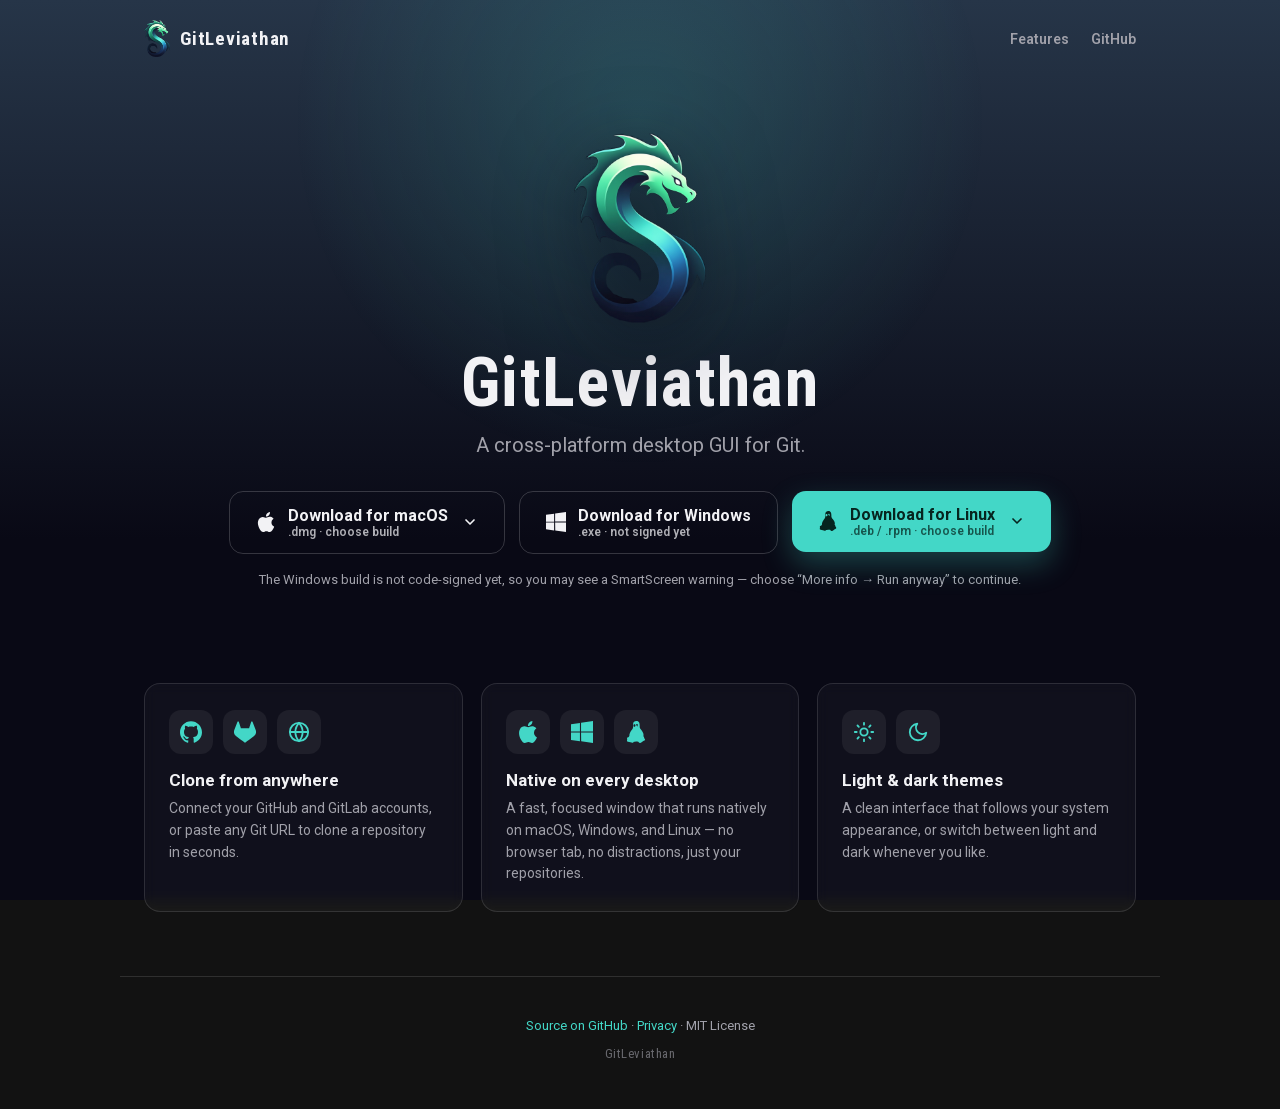
==== index.html @ 996b5a76 "feat: add architecture picker for macOS downloads Replace the single macOS .dmg link with a dropdown" ====
<!doctype html>
<html lang="en">
  <head>
    <meta charset="utf-8" />
    <meta name="viewport" content="width=device-width, initial-scale=1" />
    <title>GitLeviathan — a desktop GUI for Git</title>
    <meta
      name="description"
      content="GitLeviathan is a cross-platform desktop GUI for Git. Download the macOS app."
    />
    <link rel="icon" type="image/x-icon" href="assets/favicon.ico" />
    <link
      rel="icon"
      type="image/png"
      sizes="32x32"
      href="assets/favicon-32x32.png"
    />
    <link
      rel="icon"
      type="image/png"
      sizes="16x16"
      href="assets/favicon-16x16.png"
    />
    <link rel="apple-touch-icon" href="assets/apple-touch-icon.png" />

    <!-- Open Graph -->
    <meta property="og:type" content="website" />
    <meta property="og:title" content="GitLeviathan — a desktop GUI for Git" />
    <meta
      property="og:description"
      content="A cross-platform desktop GUI for Git. Download the macOS app."
    />
    <meta property="og:image" content="assets/app_icon.png" />

    <link rel="stylesheet" href="styles.css" />
  </head>
  <body>
    <div class="glow" aria-hidden="true"></div>

    <header class="nav">
      <a class="brand" href="#">
        <img
          class="brand-mark"
          src="assets/leviathan_transparent.png"
          alt=""
          aria-hidden="true"
        />
        <span class="brand-name">GitLeviathan</span>
      </a>
      <nav class="nav-links">
        <a href="#features">Features</a>
        <a
          href="https://github.com/johnyhalal/git-leviathan"
          target="_blank"
          rel="noopener"
          >GitHub</a
        >
      </nav>
    </header>

    <main>
      <!-- Hero -->
      <section class="hero">
        <img
          class="hero-logo"
          src="assets/leviathan_transparent.png"
          alt="GitLeviathan"
        />
        <h1 class="hero-title">GitLeviathan</h1>
        <p class="hero-tagline">A cross-platform desktop GUI for Git.</p>

        <div class="download">
          <div class="dropdown" id="mac-dropdown">
            <button
              type="button"
              class="btn-download btn-secondary"
              data-os="mac"
              aria-haspopup="true"
              aria-expanded="false"
              aria-controls="mac-menu"
            >
              <svg
                class="btn-icon"
                viewBox="0 0 24 24"
                width="20"
                height="20"
                fill="currentColor"
                aria-hidden="true"
              >
                <path d="M12.152 6.896c-.948 0-2.415-1.078-3.96-1.04-2.04.027-3.91 1.183-4.961 3.014-2.117 3.675-.546 9.103 1.519 12.09 1.013 1.454 2.208 3.09 3.792 3.037 1.52-.065 2.09-.987 3.935-.987 1.831 0 2.35.987 3.96.948 1.637-.026 2.676-1.48 3.676-2.948 1.156-1.688 1.636-3.325 1.662-3.415-.039-.013-3.182-1.221-3.22-4.857-.026-3.04 2.48-4.494 2.597-4.559-1.429-2.09-3.623-2.324-4.39-2.376-2-.156-3.675 1.09-4.61 1.09zM15.53 3.83c.843-1.012 1.4-2.427 1.245-3.83-1.207.052-2.662.805-3.532 1.818-.78.896-1.454 2.338-1.273 3.714 1.338.104 2.715-.688 3.559-1.701"></path>
              </svg>
              <span class="btn-text">
                <span class="btn-label">Download for macOS</span>
                <span class="btn-sub">.dmg &middot; choose build</span>
              </span>
              <svg
                class="btn-caret"
                viewBox="0 0 24 24"
                width="16"
                height="16"
                fill="none"
                stroke="currentColor"
                stroke-width="2.5"
                stroke-linecap="round"
                stroke-linejoin="round"
                aria-hidden="true"
              >
                <path d="M6 9l6 6 6-6" />
              </svg>
            </button>
            <ul class="dropdown-menu" id="mac-menu" role="menu">
              <li role="none">
                <a
                  role="menuitem"
                  href="https://github.com/johnyhalal/git-leviathan/releases/latest/download/GitLeviathan-macOS-arm64.dmg"
                >
                  <span class="menu-label">Apple Silicon</span>
                  <span class="menu-sub">M1 / M2 / M3 (arm64)</span>
                </a>
              </li>
              <li role="none">
                <a
                  role="menuitem"
                  href="https://github.com/johnyhalal/git-leviathan/releases/latest/download/GitLeviathan-macOS-x64.dmg"
                >
                  <span class="menu-label">Intel</span>
                  <span class="menu-sub">64-bit Intel (x64)</span>
                </a>
              </li>
            </ul>
          </div>

          <a
            class="btn-download btn-secondary"
            data-os="windows"
            href="https://github.com/johnyhalal/git-leviathan/releases/latest/download/GitLeviathan-Windows-Setup.exe"
          >
            <svg
              class="btn-icon"
              viewBox="0 0 24 24"
              width="20"
              height="20"
              fill="currentColor"
              aria-hidden="true"
            >
              <path d="M0 3.449L9.75 2.1v9.451H0m10.949-9.602L24 0v11.4H10.949M0 12.6h9.75v9.451L0 20.699M10.949 12.6H24V24l-12.9-1.801"></path>
            </svg>
            <span class="btn-text">
              <span class="btn-label">Download for Windows</span>
              <span class="btn-sub">.exe &middot; not signed yet</span>
            </span>
          </a>

          <div class="dropdown" id="linux-dropdown">
            <button
              type="button"
              class="btn-download btn-secondary"
              data-os="linux"
              aria-haspopup="true"
              aria-expanded="false"
              aria-controls="linux-menu"
            >
              <svg
                class="btn-icon"
                viewBox="0 0 24 24"
                width="20"
                height="20"
                fill="currentColor"
                aria-hidden="true"
              >
                <path d="M12.504 0c-.155 0-.315.008-.48.021-4.226.333-3.105 4.807-3.17 6.298-.076 1.092-.3 1.953-1.05 3.02-.885 1.051-2.127 2.75-2.716 4.521-.278.832-.41 1.684-.287 2.489a.424.424 0 00-.11.135c-.26.268-.45.6-.663.839-.199.199-.485.267-.797.4-.313.136-.658.269-.864.68-.09.189-.136.394-.132.602 0 .199.027.4.055.536.058.399.116.728.04.97-.249.68-.28 1.145-.106 1.484.174.334.535.47.94.601.81.2 1.91.135 2.774.6.926.466 1.866.67 2.616.47.526-.116.97-.464 1.208-.946.587-.003 1.23-.269 2.26-.334.699-.058 1.574.267 2.577.2.025.134.063.198.114.333l.003.003c.391.778 1.113 1.132 1.884 1.071.771-.06 1.592-.536 2.257-1.306.631-.765 1.683-1.084 2.378-1.503.348-.199.629-.469.649-.853.023-.4-.2-.811-.714-1.376v-.097l-.003-.003c-.17-.199-.25-.535-.338-.926-.085-.401-.182-.786-.492-1.046h-.003c-.059-.054-.123-.067-.188-.135a.357.357 0 00-.19-.064c.431-1.278.264-2.55-.173-3.694-.533-1.41-1.465-2.638-2.175-3.483-.796-1.005-1.576-1.957-1.56-3.368.026-2.152.236-6.133-3.544-6.139zm.529 3.405h.013c.213 0 .396.062.584.198.19.135.33.332.438.533.105.259.158.459.166.724 0-.02.006-.04.006-.06v.105a.086.086 0 01-.004-.021l-.004-.024a1.807 1.807 0 01-.15.706.953.953 0 01-.213.335.71.71 0 00-.088-.042c-.104-.045-.198-.064-.284-.133a1.312 1.312 0 00-.22-.066c.05-.06.146-.133.183-.198.053-.128.082-.264.088-.402v-.02a1.21 1.21 0 00-.061-.4c-.045-.134-.101-.2-.183-.333-.084-.066-.167-.132-.267-.132h-.016c-.093 0-.176.03-.262.132a.8.8 0 00-.205.334 1.18 1.18 0 00-.09.4v.02c.002.089.008.179.02.267-.193-.067-.438-.135-.607-.202a1.635 1.635 0 01-.018-.267v-.02a1.772 1.772 0 01.15-.734c.104-.198.246-.398.435-.535.19-.135.393-.199.606-.199zm-2.744.135c.173 0 .34.048.492.135.155.135.276.33.377.53.098.259.146.457.155.72v.019l-.001.02c-.007.263-.055.462-.155.72-.101.2-.222.397-.377.532a.868.868 0 01-.492.135.865.865 0 01-.491-.135c-.155-.135-.277-.331-.377-.532a1.786 1.786 0 01-.155-.72v-.038c.008-.263.056-.462.155-.72.1-.2.222-.396.377-.531a.867.867 0 01.491-.135z"></path>
              </svg>
              <span class="btn-text">
                <span class="btn-label">Download for Linux</span>
                <span class="btn-sub">.deb / .rpm &middot; choose build</span>
              </span>
              <svg
                class="btn-caret"
                viewBox="0 0 24 24"
                width="16"
                height="16"
                fill="none"
                stroke="currentColor"
                stroke-width="2.5"
                stroke-linecap="round"
                stroke-linejoin="round"
                aria-hidden="true"
              >
                <path d="M6 9l6 6 6-6" />
              </svg>
            </button>
            <ul class="dropdown-menu" id="linux-menu" role="menu">
              <li class="menu-group" role="presentation">
                Debian / Ubuntu (.deb)
              </li>
              <li role="none">
                <a
                  role="menuitem"
                  href="https://github.com/johnyhalal/git-leviathan/releases/latest/download/GitLeviathan-Linux-x64.deb"
                >
                  <span class="menu-label">x64</span>
                  <span class="menu-sub">64-bit Intel / AMD</span>
                </a>
              </li>
              <li role="none">
                <a
                  role="menuitem"
                  href="https://github.com/johnyhalal/git-leviathan/releases/latest/download/GitLeviathan-Linux-arm64.deb"
                >
                  <span class="menu-label">arm64</span>
                  <span class="menu-sub">64-bit ARM (aarch64)</span>
                </a>
              </li>
              <li class="menu-group" role="presentation">
                Fedora / RHEL (.rpm)
              </li>
              <li role="none">
                <a
                  role="menuitem"
                  href="https://github.com/johnyhalal/git-leviathan/releases/latest/download/GitLeviathan-Linux-x64.rpm"
                >
                  <span class="menu-label">x64</span>
                  <span class="menu-sub">64-bit Intel / AMD</span>
                </a>
              </li>
              <li role="none">
                <a
                  role="menuitem"
                  href="https://github.com/johnyhalal/git-leviathan/releases/latest/download/GitLeviathan-Linux-arm64.rpm"
                >
                  <span class="menu-label">arm64</span>
                  <span class="menu-sub">64-bit ARM (aarch64)</span>
                </a>
              </li>
            </ul>
          </div>
        </div>

        <p class="hero-note">
          The Windows build is not code-signed yet, so you may see a SmartScreen warning &mdash; choose &ldquo;More info &rarr; Run anyway&rdquo; to continue.
        </p>
      </section>

      <!-- Features -->
      <section class="features" id="features">
        <article class="feature">
          <div class="feature-icons">
            <div class="feature-icon">
              <svg viewBox="0 0 24 24" fill="currentColor" aria-hidden="true">
                <path
                  d="M12 .297c-6.63 0-12 5.373-12 12 0 5.303 3.438 9.8 8.205 11.385.6.113.82-.258.82-.577 0-.285-.01-1.04-.015-2.04-3.338.724-4.042-1.61-4.042-1.61C4.422 18.07 3.633 17.7 3.633 17.7c-1.087-.744.084-.729.084-.729 1.205.084 1.838 1.236 1.838 1.236 1.07 1.835 2.809 1.305 3.495.998.108-.776.417-1.305.76-1.605-2.665-.3-5.466-1.332-5.466-5.93 0-1.31.465-2.38 1.235-3.22-.135-.303-.54-1.523.105-3.176 0 0 1.005-.322 3.3 1.23.96-.267 1.98-.399 3-.405 1.02.006 2.04.138 3 .405 2.28-1.552 3.285-1.23 3.285-1.23.645 1.653.24 2.873.12 3.176.765.84 1.23 1.91 1.23 3.22 0 4.61-2.805 5.625-5.475 5.92.42.36.81 1.096.81 2.22 0 1.606-.015 2.896-.015 3.286 0 .315.21.69.825.57C20.565 22.092 24 17.592 24 12.297c0-6.627-5.373-12-12-12"
                />
              </svg>
            </div>
            <div class="feature-icon">
              <svg viewBox="0 0 24 24" fill="currentColor" aria-hidden="true">
                <path
                  d="M23.6004 9.5927l-.0337-.0862L20.3.9814a.851.851 0 00-.3362-.405.8748.8748 0 00-.9997.0539.8748.8748 0 00-.29.4399l-2.2055 6.748H7.5375l-2.2057-6.748a.8573.8573 0 00-.29-.4412.8748.8748 0 00-.9997-.0537.8585.8585 0 00-.3362.405L.4332 9.5015l-.0325.0862a6.0657 6.0657 0 002.0119 7.0105l.0113.0087.03.0213 4.976 3.7264 2.462 1.8633 1.4995 1.1321a1.0085 1.0085 0 001.2197 0l1.4995-1.1321 2.462-1.8633 5.006-3.7489.0125-.01a6.0682 6.0682 0 002.0094-7.003z"
                />
              </svg>
            </div>
            <div class="feature-icon">
              <svg
                viewBox="0 0 24 24"
                fill="none"
                stroke="currentColor"
                stroke-width="2"
                stroke-linecap="round"
                stroke-linejoin="round"
                aria-hidden="true"
              >
                <circle cx="12" cy="12" r="10" />
                <path d="M2 12h20" />
                <path d="M12 2a15.3 15.3 0 0 1 4 10 15.3 15.3 0 0 1-4 10 15.3 15.3 0 0 1-4-10 15.3 15.3 0 0 1 4-10z" />
              </svg>
            </div>
          </div>
          <h3>Clone from anywhere</h3>
          <p>
            Connect your GitHub and GitLab accounts, or paste any Git URL to
            clone a repository in seconds.
          </p>
        </article>

        <article class="feature">
          <div class="feature-icons">
            <div class="feature-icon">
              <svg viewBox="0 0 24 24" fill="currentColor" aria-hidden="true">
                <path d="M12.152 6.896c-.948 0-2.415-1.078-3.96-1.04-2.04.027-3.91 1.183-4.961 3.014-2.117 3.675-.546 9.103 1.519 12.09 1.013 1.454 2.208 3.09 3.792 3.037 1.52-.065 2.09-.987 3.935-.987 1.831 0 2.35.987 3.96.948 1.637-.026 2.676-1.48 3.676-2.948 1.156-1.688 1.636-3.325 1.662-3.415-.039-.013-3.182-1.221-3.22-4.857-.026-3.04 2.48-4.494 2.597-4.559-1.429-2.09-3.623-2.324-4.39-2.376-2-.156-3.675 1.09-4.61 1.09zM15.53 3.83c.843-1.012 1.4-2.427 1.245-3.83-1.207.052-2.662.805-3.532 1.818-.78.896-1.454 2.338-1.273 3.714 1.338.104 2.715-.688 3.559-1.701" />
              </svg>
            </div>
            <div class="feature-icon">
              <svg viewBox="0 0 24 24" fill="currentColor" aria-hidden="true">
                <path d="M0 3.449L9.75 2.1v9.451H0m10.949-9.602L24 0v11.4H10.949M0 12.6h9.75v9.451L0 20.699M10.949 12.6H24V24l-12.9-1.801" />
              </svg>
            </div>
            <div class="feature-icon">
              <svg viewBox="0 0 24 24" fill="currentColor" aria-hidden="true">
                <path d="M12.504 0c-.155 0-.315.008-.48.021-4.226.333-3.105 4.807-3.17 6.298-.076 1.092-.3 1.953-1.05 3.02-.885 1.051-2.127 2.75-2.716 4.521-.278.832-.41 1.684-.287 2.489a.424.424 0 00-.11.135c-.26.268-.45.6-.663.839-.199.199-.485.267-.797.4-.313.136-.658.269-.864.68-.09.189-.136.394-.132.602 0 .199.027.4.055.536.058.399.116.728.04.97-.249.68-.28 1.145-.106 1.484.174.334.535.47.94.601.81.2 1.91.135 2.774.6.926.466 1.866.67 2.616.47.526-.116.97-.464 1.208-.946.587-.003 1.23-.269 2.26-.334.699-.058 1.574.267 2.577.2.025.134.063.198.114.333l.003.003c.391.778 1.113 1.132 1.884 1.071.771-.06 1.592-.536 2.257-1.306.631-.765 1.683-1.084 2.378-1.503.348-.199.629-.469.649-.853.023-.4-.2-.811-.714-1.376v-.097l-.003-.003c-.17-.199-.25-.535-.338-.926-.085-.401-.182-.786-.492-1.046h-.003c-.059-.054-.123-.067-.188-.135a.357.357 0 00-.19-.064c.431-1.278.264-2.55-.173-3.694-.533-1.41-1.465-2.638-2.175-3.483-.796-1.005-1.576-1.957-1.56-3.368.026-2.152.236-6.133-3.544-6.139zm.529 3.405h.013c.213 0 .396.062.584.198.19.135.33.332.438.533.105.259.158.459.166.724 0-.02.006-.04.006-.06v.105a.086.086 0 01-.004-.021l-.004-.024a1.807 1.807 0 01-.15.706.953.953 0 01-.213.335.71.71 0 00-.088-.042c-.104-.045-.198-.064-.284-.133a1.312 1.312 0 00-.22-.066c.05-.06.146-.133.183-.198.053-.128.082-.264.088-.402v-.02a1.21 1.21 0 00-.061-.4c-.045-.134-.101-.2-.183-.333-.084-.066-.167-.132-.267-.132h-.016c-.093 0-.176.03-.262.132a.8.8 0 00-.205.334 1.18 1.18 0 00-.09.4v.02c.002.089.008.179.02.267-.193-.067-.438-.135-.607-.202a1.635 1.635 0 01-.018-.267v-.02a1.772 1.772 0 01.15-.734c.104-.198.246-.398.435-.535.19-.135.393-.199.606-.199zm-2.744.135c.173 0 .34.048.492.135.155.135.276.33.377.53.098.259.146.457.155.72v.019l-.001.02c-.007.263-.055.462-.155.72-.101.2-.222.397-.377.532a.868.868 0 01-.492.135.865.865 0 01-.491-.135c-.155-.135-.277-.331-.377-.532a1.786 1.786 0 01-.155-.72v-.038c.008-.263.056-.462.155-.72.1-.2.222-.396.377-.531a.867.867 0 01.491-.135z" />
              </svg>
            </div>
          </div>
          <h3>Native on every desktop</h3>
          <p>
            A fast, focused window that runs natively on macOS, Windows, and
            Linux — no browser tab, no distractions, just your repositories.
          </p>
        </article>

        <article class="feature">
          <div class="feature-icons">
            <div class="feature-icon">
              <svg
                viewBox="0 0 24 24"
                fill="none"
                stroke="currentColor"
                stroke-width="2"
                stroke-linecap="round"
                stroke-linejoin="round"
                aria-hidden="true"
              >
                <circle cx="12" cy="12" r="4" />
                <path
                  d="M12 2v2M12 20v2M4.93 4.93l1.41 1.41M17.66 17.66l1.41 1.41M2 12h2M20 12h2M6.34 17.66l-1.41 1.41M19.07 4.93l-1.41 1.41"
                />
              </svg>
            </div>
            <div class="feature-icon">
              <svg
                viewBox="0 0 24 24"
                fill="none"
                stroke="currentColor"
                stroke-width="2"
                stroke-linecap="round"
                stroke-linejoin="round"
                aria-hidden="true"
              >
                <path d="M21 12.79A9 9 0 1 1 11.21 3 7 7 0 0 0 21 12.79z" />
              </svg>
            </div>
          </div>
          <h3>Light &amp; dark themes</h3>
          <p>
            A clean interface that follows your system appearance, or switch
            between light and dark whenever you like.
          </p>
        </article>
      </section>
    </main>

    <footer class="footer">
      <p>
        <a
          href="https://github.com/johnyhalal/git-leviathan"
          target="_blank"
          rel="noopener"
          >Source on GitHub</a
        >
        &middot; <a href="privacy.html">Privacy</a> &middot; MIT License
      </p>
      <p class="footer-muted">GitLeviathan</p>
    </footer>

    <script>
      (function () {
        var dropdowns = Array.prototype.slice.call(
          document.querySelectorAll(".dropdown"),
        );
        if (!dropdowns.length) return;

        function closeAll(except) {
          dropdowns.forEach(function (dropdown) {
            if (dropdown === except) return;
            dropdown.classList.remove("open");
            var button = dropdown.querySelector("button");
            if (button) button.setAttribute("aria-expanded", "false");
          });
        }

        dropdowns.forEach(function (dropdown) {
          var button = dropdown.querySelector("button");
          if (!button) return;

          button.addEventListener("click", function (e) {
            e.stopPropagation();
            var isOpen = dropdown.classList.toggle("open");
            button.setAttribute("aria-expanded", isOpen ? "true" : "false");
            if (isOpen) closeAll(dropdown);
          });

          // Close after picking an architecture.
          dropdown
            .querySelectorAll(".dropdown-menu a")
            .forEach(function (link) {
              link.addEventListener("click", function () {
                dropdown.classList.remove("open");
                button.setAttribute("aria-expanded", "false");
              });
            });
        });

        document.addEventListener("click", function (e) {
          var inside = dropdowns.some(function (dropdown) {
            return dropdown.contains(e.target);
          });
          if (!inside) closeAll();
        });

        document.addEventListener("keydown", function (e) {
          if (e.key === "Escape") closeAll();
        });
      })();

      // Highlight the download button matching the visitor's OS.
      (function () {
        const ua =
          (navigator.userAgentData && navigator.userAgentData.platform) ||
          navigator.userAgent ||
          navigator.platform ||
          "";

        let os = null;
        if (/Win/i.test(ua)) {
          os = "windows";
        } else if (/Mac|iPhone|iPad|iPod/i.test(ua)) {
          os = "mac";
        } else if (/Linux|X11/i.test(ua) && !/Android/i.test(ua)) {
          os = "linux";
        }

        if (!os) return;
        const match = document.querySelector(
          '.btn-download[data-os="' + os + '"]',
        );
        if (match) match.classList.remove("btn-secondary");
      })();
    </script>
  </body>
</html>
---- styles.css ----
/* ---- Fonts (self-hosted, same files the app ships) ----------------------- */
@font-face {
  font-family: 'Roboto';
  font-style: normal;
  font-weight: 100 900;
  font-display: swap;
  src: url('assets/fonts/Roboto-latin.woff2') format('woff2');
}
@font-face {
  font-family: 'Roboto Condensed';
  font-style: normal;
  font-weight: 100 900;
  font-display: swap;
  src: url('assets/fonts/RobotoCondensed-latin.woff2') format('woff2');
}

/* ---- Design tokens (pulled from the GitLeviathan app) --------------------- */
:root {
  --primary: #43d7c7; /* app accent */
  --primary-ink: #06251f; /* text on accent, as in the app */
  --deep-top: #263548; /* splash gradient top */
  --deep-bottom: #090915; /* splash gradient bottom */
  --fg: #f2f2f5; /* app dark-theme foreground */
  --fg-muted: #a1a1aa; /* app dark-theme muted */
  --elev: #2a2a33; /* app dark-theme elevated surface */
  --border: rgba(255, 255, 255, 0.12);
  --control-bg: rgba(255, 255, 255, 0.06);
  color-scheme: dark;
}

* {
  box-sizing: border-box;
}

html {
  scroll-behavior: smooth;
}

body {
  margin: 0;
  min-height: 100vh;
  font-family: 'Roboto', Helvetica, Arial, sans-serif;
  color: var(--fg);
  background: linear-gradient(180deg, var(--deep-top) 0%, var(--deep-bottom) 60%);
  background-attachment: fixed;
  -webkit-font-smoothing: antialiased;
}

/* Soft teal glow behind the hero, echoing the accent colour. */
.glow {
  position: fixed;
  top: -240px;
  left: 50%;
  transform: translateX(-50%);
  width: 720px;
  height: 720px;
  border-radius: 50%;
  background: radial-gradient(
    circle,
    rgba(67, 215, 199, 0.18) 0%,
    rgba(67, 215, 199, 0) 68%
  );
  pointer-events: none;
  z-index: 0;
}

main,
.nav,
.footer {
  position: relative;
  z-index: 1;
}

a {
  color: inherit;
}

/* ---- Nav ----------------------------------------------------------------- */
.nav {
  display: flex;
  align-items: center;
  justify-content: space-between;
  max-width: 1040px;
  margin: 0 auto;
  padding: 20px 24px;
}

.brand {
  display: inline-flex;
  align-items: center;
  gap: 10px;
  text-decoration: none;
}

.brand-mark {
  width: 26px;
  height: auto;
}

.brand-name {
  font-family: 'Roboto Condensed', sans-serif;
  font-size: 19px;
  font-weight: 700;
  letter-spacing: 0.04em;
}

.nav-links {
  display: flex;
  gap: 22px;
  font-size: 14px;
  font-weight: 600;
}

.nav-links a {
  color: var(--fg-muted);
  text-decoration: none;
  transition: color 0.15s ease;
}

.nav-links a:hover {
  color: var(--fg);
}

/* ---- Hero ---------------------------------------------------------------- */
.hero {
  display: flex;
  flex-direction: column;
  align-items: center;
  text-align: center;
  padding: 56px 24px 40px;
}

.hero-logo {
  width: 132px;
  height: auto;
  filter: drop-shadow(0 18px 40px rgba(9, 9, 21, 0.6));
  animation: float 6s ease-in-out infinite;
}

@keyframes float {
  0%,
  100% {
    transform: translateY(0);
  }
  50% {
    transform: translateY(-10px);
  }
}

.hero-title {
  margin: 26px 0 0;
  font-family: 'Roboto Condensed', sans-serif;
  font-size: clamp(40px, 8vw, 68px);
  font-weight: 700;
  letter-spacing: 0.02em;
  line-height: 1;
}

.hero-tagline {
  margin: 16px 0 0;
  max-width: 520px;
  font-size: clamp(16px, 2.4vw, 20px);
  color: var(--fg-muted);
}

/* ---- Download button ----------------------------------------------------- */
.download {
  margin-top: 34px;
  display: flex;
  flex-wrap: wrap;
  justify-content: center;
  gap: 14px;
}

.btn-download {
  display: inline-flex;
  align-items: center;
  gap: 12px;
  padding: 14px 26px;
  border-radius: 14px;
  border: 0;
  background: var(--primary);
  color: var(--primary-ink);
  text-decoration: none;
  box-shadow: 0 12px 30px rgba(67, 215, 199, 0.28);
  transition:
    transform 0.15s ease,
    box-shadow 0.15s ease,
    filter 0.15s ease;
}

.btn-download:hover {
  transform: translateY(-2px);
  filter: brightness(1.04);
  box-shadow: 0 16px 38px rgba(67, 215, 199, 0.38);
}

.btn-secondary {
  background: transparent;
  color: var(--fg);
  border: 1px solid rgba(255, 255, 255, 0.18);
  box-shadow: none;
}

.btn-secondary:hover {
  filter: none;
  border-color: rgba(255, 255, 255, 0.34);
  box-shadow: 0 12px 30px rgba(0, 0, 0, 0.2);
}

.btn-icon {
  flex: 0 0 auto;
}

.btn-text {
  display: flex;
  flex-direction: column;
  align-items: flex-start;
  line-height: 1.2;
}

.btn-label {
  font-size: 16px;
  font-weight: 700;
}

.btn-sub {
  font-size: 12px;
  font-weight: 600;
  opacity: 0.72;
}

.btn-download button,
button.btn-download {
  cursor: pointer;
  font: inherit;
}

.btn-caret {
  flex: 0 0 auto;
  margin-left: 2px;
  transition: transform 0.15s ease;
}

/* ---- Linux arch dropdown -------------------------------------------------- */
.dropdown {
  position: relative;
}

.dropdown.open .btn-caret {
  transform: rotate(180deg);
}

.dropdown-menu {
  position: absolute;
  top: calc(100% + 8px);
  left: 0;
  right: 0;
  z-index: 20;
  margin: 0;
  padding: 6px;
  list-style: none;
  background: var(--elev);
  border: 1px solid rgba(255, 255, 255, 0.12);
  border-radius: 12px;
  box-shadow: 0 18px 40px rgba(0, 0, 0, 0.45);
  opacity: 0;
  transform: translateY(-6px);
  pointer-events: none;
  transition:
    opacity 0.15s ease,
    transform 0.15s ease;
}

.dropdown.open .dropdown-menu {
  opacity: 1;
  transform: translateY(0);
  pointer-events: auto;
}

.menu-group {
  padding: 8px 12px 4px;
  font-size: 11px;
  font-weight: 700;
  text-transform: uppercase;
  letter-spacing: 0.06em;
  color: var(--fg-muted);
}

.menu-group:not(:first-child) {
  margin-top: 4px;
  border-top: 1px solid rgba(255, 255, 255, 0.08);
}

.dropdown-menu a {
  display: flex;
  flex-direction: column;
  align-items: flex-start;
  gap: 1px;
  padding: 9px 12px;
  border-radius: 8px;
  text-decoration: none;
  color: var(--fg);
  transition: background 0.12s ease;
}

.dropdown-menu a:hover,
.dropdown-menu a:focus-visible {
  background: rgba(255, 255, 255, 0.08);
  outline: none;
}

.menu-label {
  font-size: 14px;
  font-weight: 700;
}

.menu-sub {
  font-size: 12px;
  font-weight: 500;
  color: var(--fg-muted);
}

.hero-note {
  margin: 18px 0 0;
  font-size: 13px;
  color: var(--fg-muted);
}

/* ---- Features ------------------------------------------------------------ */
.features {
  display: grid;
  grid-template-columns: repeat(3, 1fr);
  gap: 18px;
  max-width: 1040px;
  margin: 56px auto 0;
  padding: 0 24px;
}

.feature {
  padding: 26px 24px;
  border: 1px solid var(--border);
  border-radius: 16px;
  background: rgba(255, 255, 255, 0.03);
  backdrop-filter: blur(6px);
}

.feature-icons {
  display: flex;
  flex-wrap: wrap;
  gap: 10px;
  margin-bottom: 16px;
}

.feature-icon {
  display: inline-flex;
  align-items: center;
  justify-content: center;
  width: 44px;
  height: 44px;
  border-radius: 12px;
  background: var(--control-bg);
  color: var(--primary);
  margin-bottom: 16px;
}

.feature-icons .feature-icon {
  margin-bottom: 0;
}

.feature-icon svg {
  width: 22px;
  height: 22px;
}

.feature h3 {
  margin: 0 0 8px;
  font-size: 17px;
  font-weight: 700;
}

.feature p {
  margin: 0;
  font-size: 14px;
  line-height: 1.55;
  color: var(--fg-muted);
}

/* ---- Install note -------------------------------------------------------- */
.install {
  max-width: 1040px;
  margin: 28px auto 0;
  padding: 0 24px;
}

.install-card {
  padding: 26px 28px;
  border: 1px solid var(--border);
  border-left: 4px solid var(--primary);
  border-radius: 16px;
  background: var(--elev);
}

.install-card h2 {
  margin: 0 0 10px;
  font-size: 18px;
  font-weight: 700;
}

.install-card p {
  margin: 0 0 16px;
  font-size: 14px;
  line-height: 1.6;
  color: var(--fg-muted);
}

.install-card strong {
  color: var(--fg);
}

.install-card pre {
  margin: 0;
  padding: 14px 16px;
  border: 1px solid var(--border);
  border-radius: 10px;
  background: rgba(0, 0, 0, 0.3);
  overflow-x: auto;
}

.install-card code {
  font-family: ui-monospace, SFMono-Regular, Menlo, monospace;
  font-size: 13px;
  color: var(--primary);
}

/* ---- Legal (privacy) ----------------------------------------------------- */
.legal {
  max-width: 760px;
  margin: 24px auto 0;
  padding: 0 24px;
}

.legal h1 {
  margin: 0;
  font-family: 'Roboto Condensed', sans-serif;
  font-size: clamp(32px, 6vw, 46px);
  font-weight: 700;
  letter-spacing: 0.02em;
  line-height: 1.05;
}

.legal-updated {
  margin: 10px 0 28px;
  font-size: 13px;
  color: var(--fg-muted);
}

.legal h2 {
  margin: 34px 0 10px;
  font-size: 20px;
  font-weight: 700;
}

.legal p {
  margin: 0 0 14px;
  font-size: 15px;
  line-height: 1.7;
  color: var(--fg-muted);
}

.legal ul {
  margin: 0 0 14px;
  padding-left: 22px;
}

.legal li {
  margin: 0 0 8px;
  font-size: 15px;
  line-height: 1.7;
  color: var(--fg-muted);
}

.legal strong {
  color: var(--fg);
  font-weight: 600;
}

.legal a {
  color: var(--primary);
  text-decoration: none;
}

.legal a:hover {
  text-decoration: underline;
}

/* ---- Footer -------------------------------------------------------------- */
.footer {
  max-width: 1040px;
  margin: 64px auto 0;
  padding: 28px 24px 48px;
  border-top: 1px solid var(--border);
  text-align: center;
  font-size: 13px;
  color: var(--fg-muted);
}

.footer a {
  color: var(--primary);
  text-decoration: none;
}

.footer a:hover {
  text-decoration: underline;
}

.footer-muted {
  margin: 6px 0 0;
  font-family: 'Roboto Condensed', sans-serif;
  letter-spacing: 0.04em;
  opacity: 0.6;
}

/* ---- Responsive ---------------------------------------------------------- */
@media (max-width: 720px) {
  .features {
    grid-template-columns: 1fr;
  }
}

@media (prefers-reduced-motion: reduce) {
  .hero-logo {
    animation: none;
  }
  html {
    scroll-behavior: auto;
  }
}
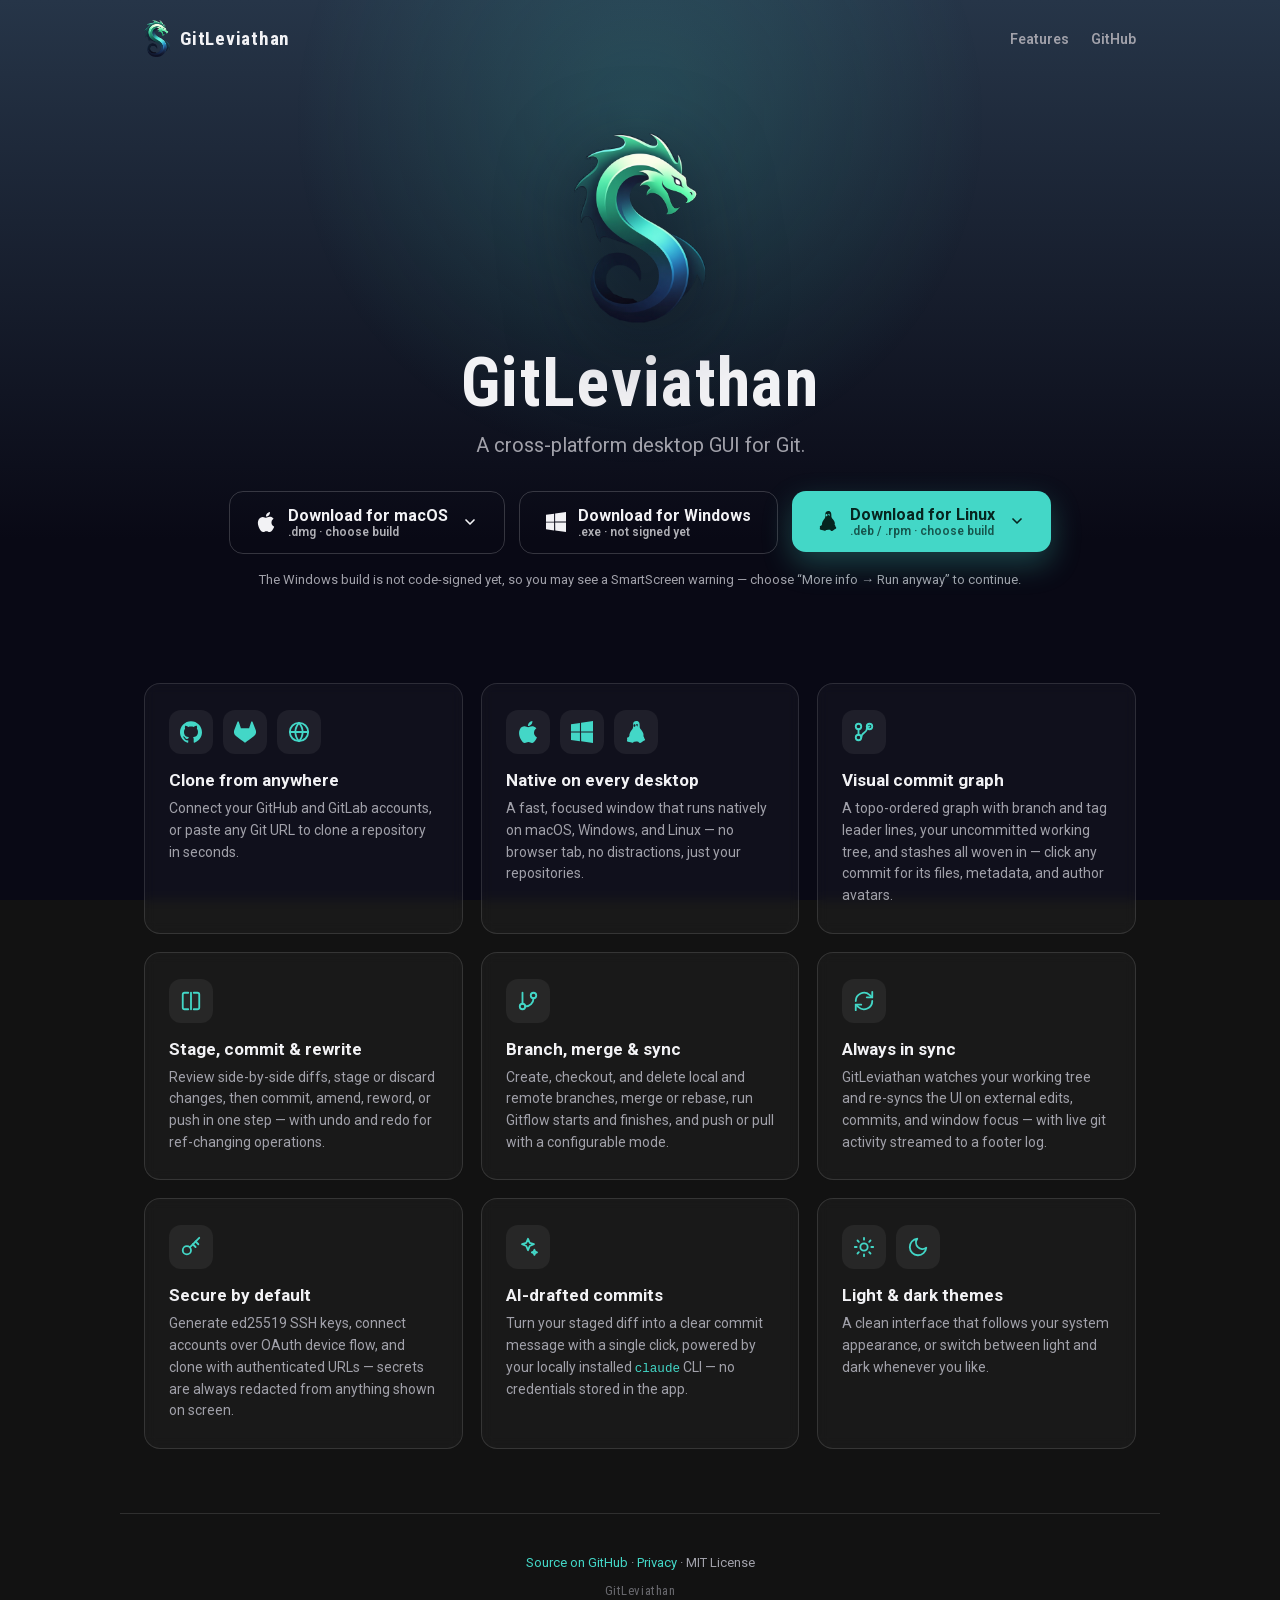
==== commit 2bc54c43: "feat: add feature cards for graph, staging, and sync Add six feature articles to the landing page co" ====
--- a/index.html
+++ b/index.html
@@ -319,6 +319,166 @@
                 stroke-linejoin="round"
                 aria-hidden="true"
               >
+                <circle cx="6" cy="6" r="3" />
+                <circle cx="6" cy="18" r="3" />
+                <path d="M6 9v6" />
+                <path d="M18 6a3 3 0 0 0-3 3c0 4-6 3-6 9" />
+                <circle cx="18" cy="6" r="3" />
+              </svg>
+            </div>
+          </div>
+          <h3>Visual commit graph</h3>
+          <p>
+            A topo-ordered graph with branch and tag leader lines, your
+            uncommitted working tree, and stashes all woven in — click any
+            commit for its files, metadata, and author avatars.
+          </p>
+        </article>
+
+        <article class="feature">
+          <div class="feature-icons">
+            <div class="feature-icon">
+              <svg
+                viewBox="0 0 24 24"
+                fill="none"
+                stroke="currentColor"
+                stroke-width="2"
+                stroke-linecap="round"
+                stroke-linejoin="round"
+                aria-hidden="true"
+              >
+                <path d="M9 3H5a2 2 0 0 0-2 2v14a2 2 0 0 0 2 2h4" />
+                <path d="M15 3h4a2 2 0 0 1 2 2v14a2 2 0 0 1-2 2h-4" />
+                <path d="M12 3v18" />
+              </svg>
+            </div>
+          </div>
+          <h3>Stage, commit &amp; rewrite</h3>
+          <p>
+            Review side-by-side diffs, stage or discard changes, then commit,
+            amend, reword, or push in one step — with undo and redo for
+            ref-changing operations.
+          </p>
+        </article>
+
+        <article class="feature">
+          <div class="feature-icons">
+            <div class="feature-icon">
+              <svg
+                viewBox="0 0 24 24"
+                fill="none"
+                stroke="currentColor"
+                stroke-width="2"
+                stroke-linecap="round"
+                stroke-linejoin="round"
+                aria-hidden="true"
+              >
+                <line x1="6" y1="3" x2="6" y2="15" />
+                <circle cx="18" cy="6" r="3" />
+                <circle cx="6" cy="18" r="3" />
+                <path d="M18 9a9 9 0 0 1-9 9" />
+              </svg>
+            </div>
+          </div>
+          <h3>Branch, merge &amp; sync</h3>
+          <p>
+            Create, checkout, and delete local and remote branches, merge or
+            rebase, run Gitflow starts and finishes, and push or pull with a
+            configurable mode.
+          </p>
+        </article>
+
+        <article class="feature">
+          <div class="feature-icons">
+            <div class="feature-icon">
+              <svg
+                viewBox="0 0 24 24"
+                fill="none"
+                stroke="currentColor"
+                stroke-width="2"
+                stroke-linecap="round"
+                stroke-linejoin="round"
+                aria-hidden="true"
+              >
+                <path d="M21 2v6h-6" />
+                <path d="M3 12a9 9 0 0 1 15-6.7L21 8" />
+                <path d="M3 22v-6h6" />
+                <path d="M21 12a9 9 0 0 1-15 6.7L3 16" />
+              </svg>
+            </div>
+          </div>
+          <h3>Always in sync</h3>
+          <p>
+            GitLeviathan watches your working tree and re-syncs the UI on
+            external edits, commits, and window focus — with live git activity
+            streamed to a footer log.
+          </p>
+        </article>
+
+        <article class="feature">
+          <div class="feature-icons">
+            <div class="feature-icon">
+              <svg
+                viewBox="0 0 24 24"
+                fill="none"
+                stroke="currentColor"
+                stroke-width="2"
+                stroke-linecap="round"
+                stroke-linejoin="round"
+                aria-hidden="true"
+              >
+                <circle cx="7.5" cy="15.5" r="4.5" />
+                <path d="M10.7 12.3 21 2" />
+                <path d="M17 6l3 3" />
+                <path d="M14 9l3 3" />
+              </svg>
+            </div>
+          </div>
+          <h3>Secure by default</h3>
+          <p>
+            Generate ed25519 SSH keys, connect accounts over OAuth device flow,
+            and clone with authenticated URLs — secrets are always redacted from
+            anything shown on screen.
+          </p>
+        </article>
+
+        <article class="feature">
+          <div class="feature-icons">
+            <div class="feature-icon">
+              <svg
+                viewBox="0 0 24 24"
+                fill="none"
+                stroke="currentColor"
+                stroke-width="2"
+                stroke-linecap="round"
+                stroke-linejoin="round"
+                aria-hidden="true"
+              >
+                <path d="M12 3l1.9 4.6L18.5 9l-4.6 1.9L12 15.5 10.1 10.9 5.5 9l4.6-1.4z" />
+                <path d="M19 15l.8 2 2 .8-2 .8-.8 2-.8-2-2-.8 2-.8z" />
+              </svg>
+            </div>
+          </div>
+          <h3>AI-drafted commits</h3>
+          <p>
+            Turn your staged diff into a clear commit message with a single
+            click, powered by your locally installed <code>claude</code> CLI —
+            no credentials stored in the app.
+          </p>
+        </article>
+
+        <article class="feature">
+          <div class="feature-icons">
+            <div class="feature-icon">
+              <svg
+                viewBox="0 0 24 24"
+                fill="none"
+                stroke="currentColor"
+                stroke-width="2"
+                stroke-linecap="round"
+                stroke-linejoin="round"
+                aria-hidden="true"
+              >
                 <circle cx="12" cy="12" r="4" />
                 <path
                   d="M12 2v2M12 20v2M4.93 4.93l1.41 1.41M17.66 17.66l1.41 1.41M2 12h2M20 12h2M6.34 17.66l-1.41 1.41M19.07 4.93l-1.41 1.41"
--- a/styles.css
+++ b/styles.css
@@ -433,6 +433,12 @@
   color: var(--primary);
 }
 
+.feature p code {
+  font-family: ui-monospace, SFMono-Regular, Menlo, monospace;
+  font-size: 0.9em;
+  color: var(--primary);
+}
+
 /* ---- Legal (privacy) ----------------------------------------------------- */
 .legal {
   max-width: 760px;
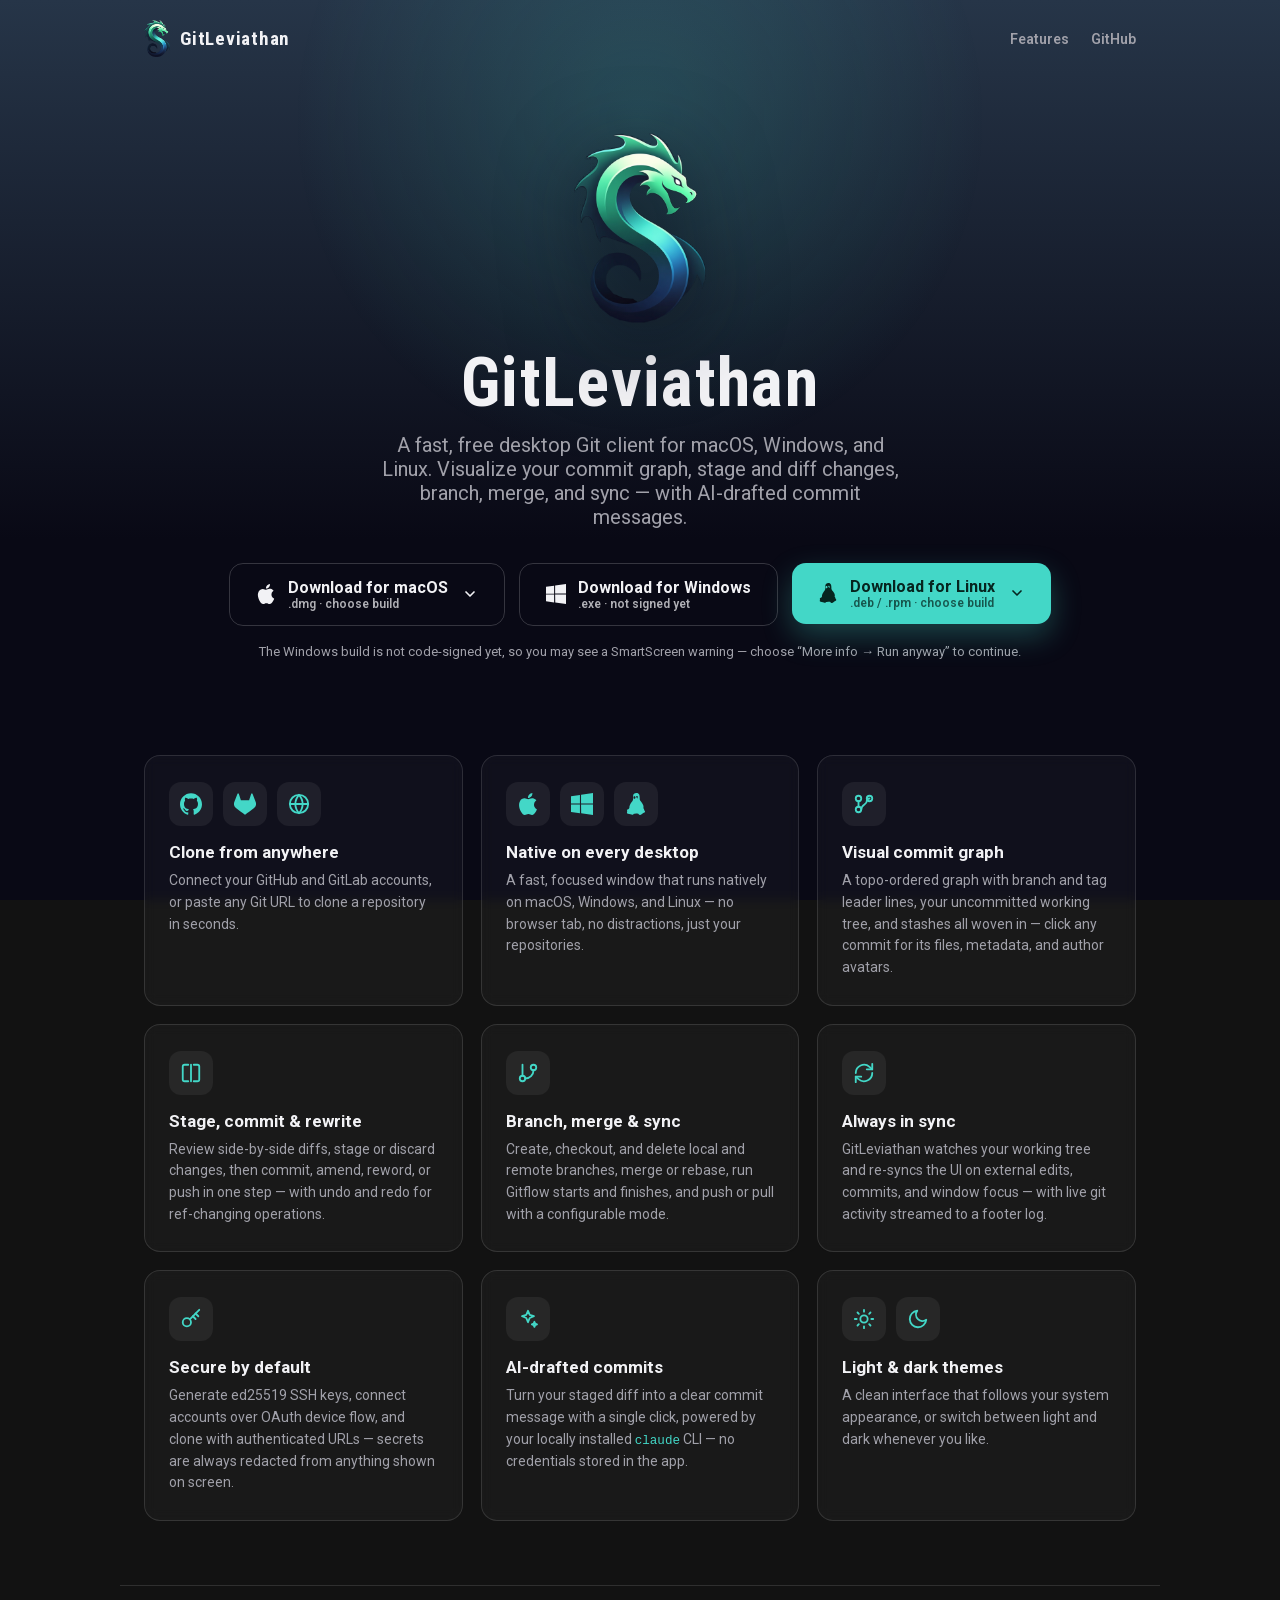
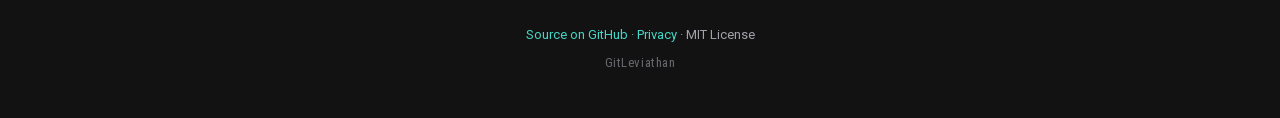
==== commit 1c074618: "feat: expand hero tagline with platforms and features" ====
--- a/index.html
+++ b/index.html
@@ -1,12 +1,27 @@
 <!doctype html>
 <html lang="en">
   <head>
+    <!-- Google Tag Manager -->
+    <script>(function(w,d,s,l,i){w[l]=w[l]||[];w[l].push({'gtm.start':
+    new Date().getTime(),event:'gtm.js'});var f=d.getElementsByTagName(s)[0],
+    j=d.createElement(s),dl=l!='dataLayer'?'&l='+l:'';j.async=true;j.src=
+    'https://www.googletagmanager.com/gtm.js?id='+i+dl;f.parentNode.insertBefore(j,f);
+    })(window,document,'script','dataLayer','GTM-PH34RXG8');</script>
+    <!-- End Google Tag Manager -->
     <meta charset="utf-8" />
     <meta name="viewport" content="width=device-width, initial-scale=1" />
-    <title>GitLeviathan — a desktop GUI for Git</title>
+    <title>GitLeviathan — Free Desktop Git GUI for macOS, Windows &amp; Linux</title>
     <meta
       name="description"
-      content="GitLeviathan is a cross-platform desktop GUI for Git. Download the macOS app."
+      content="GitLeviathan is a fast, free desktop Git client for macOS, Windows, and Linux. Visualize your commit graph, stage and diff changes, branch, merge, and sync — with AI-drafted commit messages. Download for free."
+    />
+    <link rel="canonical" href="https://gitleviathan.com/" />
+    <meta name="robots" content="index, follow" />
+    <meta name="theme-color" content="#263548" />
+    <meta name="author" content="GitLeviathan" />
+    <meta
+      name="keywords"
+      content="Git GUI, Git client, desktop Git, commit graph, macOS Git client, Windows Git client, Linux Git client, GitLeviathan"
     />
     <link rel="icon" type="image/x-icon" href="assets/favicon.ico" />
     <link
@@ -25,20 +40,67 @@
 
     <!-- Open Graph -->
     <meta property="og:type" content="website" />
-    <meta property="og:title" content="GitLeviathan — a desktop GUI for Git" />
+    <meta property="og:site_name" content="GitLeviathan" />
+    <meta property="og:url" content="https://gitleviathan.com/" />
+    <meta
+      property="og:title"
+      content="GitLeviathan — Free Desktop Git GUI for macOS, Windows &amp; Linux"
+    />
     <meta
       property="og:description"
-      content="A cross-platform desktop GUI for Git. Download the macOS app."
-    />
-    <meta property="og:image" content="assets/app_icon.png" />
+      content="A fast, free desktop Git client for macOS, Windows, and Linux. Visualize your commit graph, stage and diff changes, branch, merge, and sync — with AI-drafted commit messages."
+    />
+    <meta property="og:image" content="https://gitleviathan.com/assets/app_icon.png" />
+    <meta property="og:image:width" content="1024" />
+    <meta property="og:image:height" content="1024" />
+    <meta property="og:image:alt" content="GitLeviathan app icon" />
+    <meta property="og:locale" content="en_US" />
+
+    <!-- Twitter Card -->
+    <meta name="twitter:card" content="summary_large_image" />
+    <meta
+      name="twitter:title"
+      content="GitLeviathan — Free Desktop Git GUI for macOS, Windows &amp; Linux"
+    />
+    <meta
+      name="twitter:description"
+      content="A fast, free desktop Git client for macOS, Windows, and Linux. Visualize your commit graph, stage and diff changes, branch, merge, and sync — with AI-drafted commit messages."
+    />
+    <meta name="twitter:image" content="https://gitleviathan.com/assets/app_icon.png" />
+    <meta name="twitter:image:alt" content="GitLeviathan app icon" />
+
+    <!-- Structured data -->
+    <script type="application/ld+json">
+      {
+        "@context": "https://schema.org",
+        "@type": "SoftwareApplication",
+        "name": "GitLeviathan",
+        "url": "https://gitleviathan.com/",
+        "description": "GitLeviathan is a fast, free desktop Git client for macOS, Windows, and Linux. Visualize your commit graph, stage and diff changes, branch, merge, and sync — with AI-drafted commit messages.",
+        "applicationCategory": "DeveloperApplication",
+        "operatingSystem": "macOS, Windows, Linux",
+        "image": "https://gitleviathan.com/assets/app_icon.png",
+        "softwareHelp": "https://github.com/johnyhalal/git-leviathan",
+        "license": "https://opensource.org/licenses/MIT",
+        "offers": {
+          "@type": "Offer",
+          "price": "0",
+          "priceCurrency": "USD"
+        }
+      }
+    </script>
 
     <link rel="stylesheet" href="styles.css" />
   </head>
   <body>
+    <!-- Google Tag Manager (noscript) -->
+    <noscript><iframe src="https://www.googletagmanager.com/ns.html?id=GTM-PH34RXG8"
+    height="0" width="0" style="display:none;visibility:hidden"></iframe></noscript>
+    <!-- End Google Tag Manager (noscript) -->
     <div class="glow" aria-hidden="true"></div>
 
     <header class="nav">
-      <a class="brand" href="#">
+      <a class="brand" href="/">
         <img
           class="brand-mark"
           src="assets/leviathan_transparent.png"
@@ -67,7 +129,7 @@
           alt="GitLeviathan"
         />
         <h1 class="hero-title">GitLeviathan</h1>
-        <p class="hero-tagline">A cross-platform desktop GUI for Git.</p>
+        <p class="hero-tagline">A fast, free desktop Git client for macOS, Windows, and Linux. Visualize your commit graph, stage and diff changes, branch, merge, and sync — with AI-drafted commit messages.</p>
 
         <div class="download">
           <div class="dropdown" id="mac-dropdown">
@@ -112,6 +174,7 @@
               <li role="none">
                 <a
                   role="menuitem"
+                  data-download="download_macos_arm64"
                   href="https://github.com/johnyhalal/git-leviathan/releases/latest/download/GitLeviathan-macOS-arm64.dmg"
                 >
                   <span class="menu-label">Apple Silicon</span>
@@ -121,6 +184,7 @@
               <li role="none">
                 <a
                   role="menuitem"
+                  data-download="download_macos_x64"
                   href="https://github.com/johnyhalal/git-leviathan/releases/latest/download/GitLeviathan-macOS-x64.dmg"
                 >
                   <span class="menu-label">Intel</span>
@@ -133,6 +197,7 @@
           <a
             class="btn-download btn-secondary"
             data-os="windows"
+            data-download="download_windows"
             href="https://github.com/johnyhalal/git-leviathan/releases/latest/download/GitLeviathan-Windows-Setup.exe"
           >
             <svg
@@ -196,6 +261,7 @@
               <li role="none">
                 <a
                   role="menuitem"
+                  data-download="download_linux_deb_x64"
                   href="https://github.com/johnyhalal/git-leviathan/releases/latest/download/GitLeviathan-Linux-x64.deb"
                 >
                   <span class="menu-label">x64</span>
@@ -205,6 +271,7 @@
               <li role="none">
                 <a
                   role="menuitem"
+                  data-download="download_linux_deb_arm64"
                   href="https://github.com/johnyhalal/git-leviathan/releases/latest/download/GitLeviathan-Linux-arm64.deb"
                 >
                   <span class="menu-label">arm64</span>
@@ -217,6 +284,7 @@
               <li role="none">
                 <a
                   role="menuitem"
+                  data-download="download_linux_rpm_x64"
                   href="https://github.com/johnyhalal/git-leviathan/releases/latest/download/GitLeviathan-Linux-x64.rpm"
                 >
                   <span class="menu-label">x64</span>
@@ -226,6 +294,7 @@
               <li role="none">
                 <a
                   role="menuitem"
+                  data-download="download_linux_rpm_arm64"
                   href="https://github.com/johnyhalal/git-leviathan/releases/latest/download/GitLeviathan-Linux-arm64.rpm"
                 >
                   <span class="menu-label">arm64</span>
@@ -243,6 +312,7 @@
 
       <!-- Features -->
       <section class="features" id="features">
+        <h2 class="visually-hidden">Features</h2>
         <article class="feature">
           <div class="feature-icons">
             <div class="feature-icon">
@@ -594,6 +664,25 @@
         );
         if (match) match.classList.remove("btn-secondary");
       })();
+
+      // Push a distinct GTM event for each download type on click.
+      (function () {
+        window.dataLayer = window.dataLayer || [];
+        var links = Array.prototype.slice.call(
+          document.querySelectorAll("[data-download]"),
+        );
+        links.forEach(function (link) {
+          link.addEventListener("click", function () {
+            var event = link.getAttribute("data-download");
+            window.dataLayer.push({
+              event: event,
+              download_file: (link.getAttribute("href") || "")
+                .split("/")
+                .pop(),
+            });
+          });
+        });
+      })();
     </script>
   </body>
 </html>
--- a/styles.css
+++ b/styles.css
@@ -542,3 +542,16 @@
     scroll-behavior: auto;
   }
 }
+
+/* ---- Accessibility ------------------------------------------------------- */
+.visually-hidden {
+  position: absolute;
+  width: 1px;
+  height: 1px;
+  padding: 0;
+  margin: -1px;
+  overflow: hidden;
+  clip: rect(0, 0, 0, 0);
+  white-space: nowrap;
+  border: 0;
+}
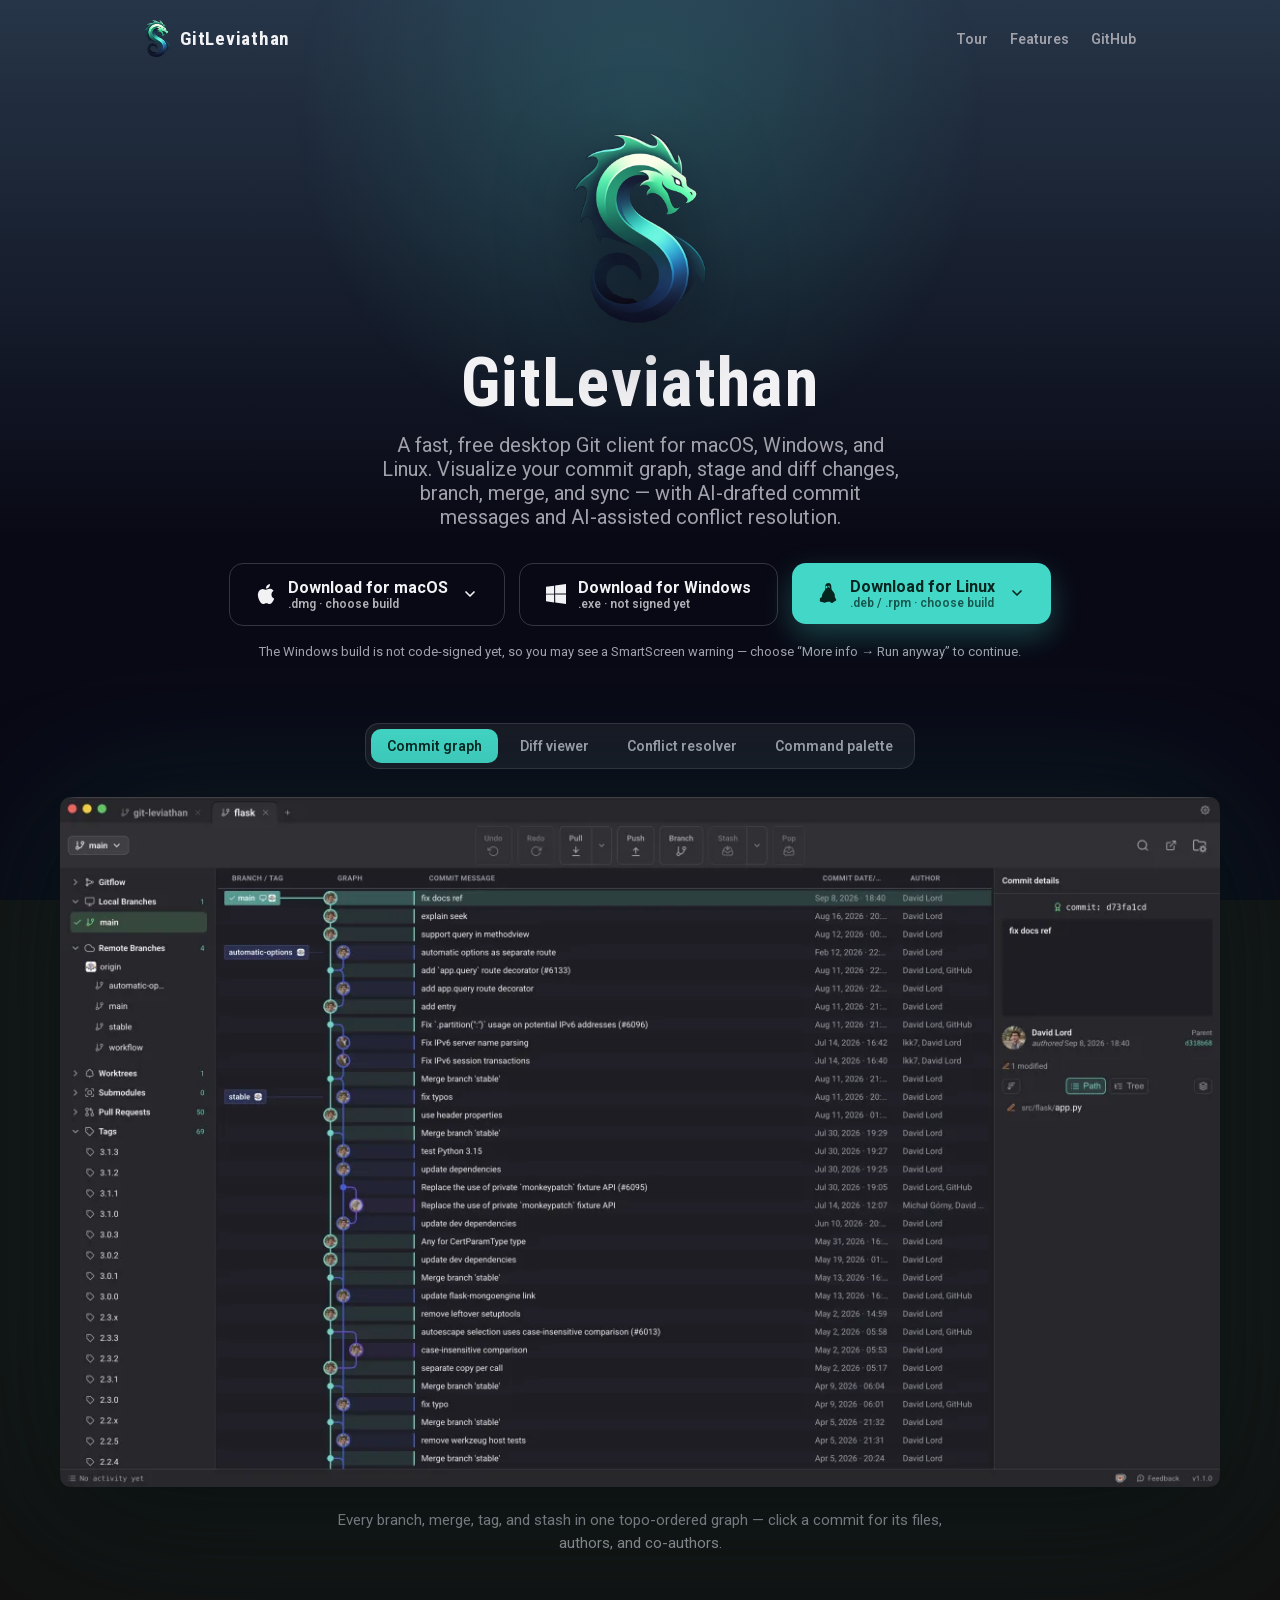
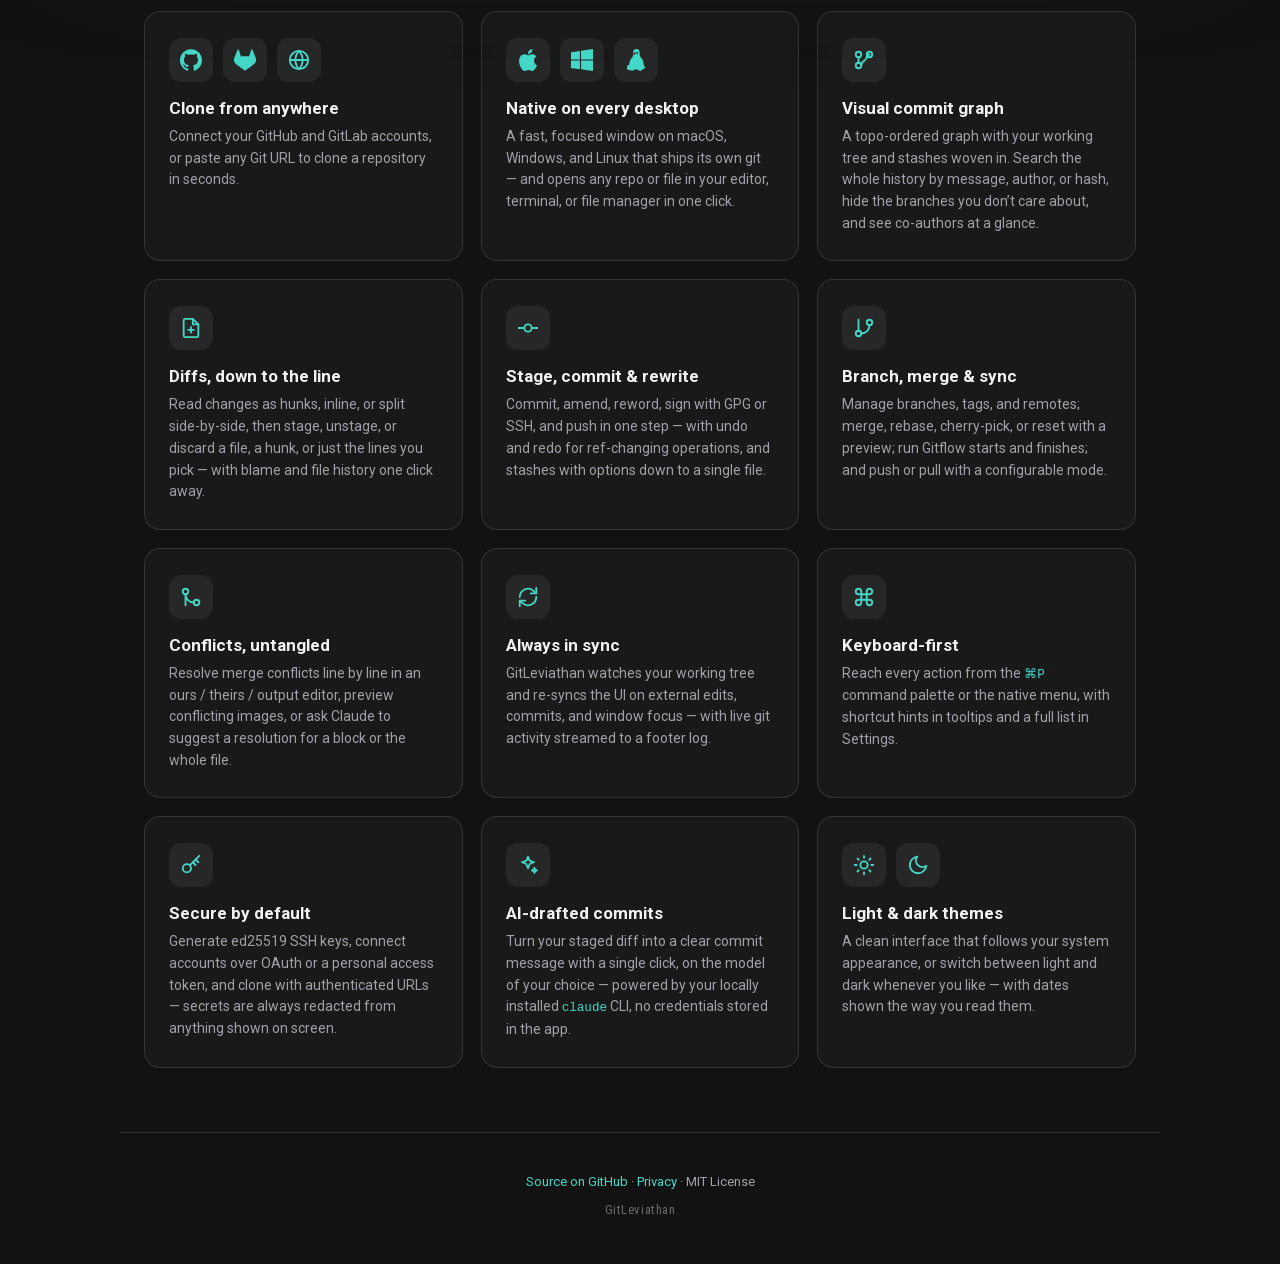
==== commit b9709fa2: "feat: add screenshot tour section and expand feature copy Add a tabbed screenshot showcase (commit g" ====
--- a/index.html
+++ b/index.html
@@ -10,10 +10,10 @@
     <!-- End Google Tag Manager -->
     <meta charset="utf-8" />
     <meta name="viewport" content="width=device-width, initial-scale=1" />
-    <title>GitLeviathan — Free Desktop Git GUI for macOS, Windows &amp; Linux</title>
+    <title>GitLeviathan — Desktop Git GUI for Mac, Windows &amp; Linux</title>
     <meta
       name="description"
-      content="GitLeviathan is a fast, free desktop Git client for macOS, Windows, and Linux. Visualize your commit graph, stage and diff changes, branch, merge, and sync — with AI-drafted commit messages. Download for free."
+      content="A fast, free desktop Git client for macOS, Windows, and Linux. Visualize your commit graph, stage diffs, branch, merge, and sync — with AI-drafted commits."
     />
     <link rel="canonical" href="https://gitleviathan.com/" />
     <meta name="robots" content="index, follow" />
@@ -44,30 +44,36 @@
     <meta property="og:url" content="https://gitleviathan.com/" />
     <meta
       property="og:title"
-      content="GitLeviathan — Free Desktop Git GUI for macOS, Windows &amp; Linux"
+      content="GitLeviathan — Desktop Git GUI for Mac, Windows &amp; Linux"
     />
     <meta
       property="og:description"
-      content="A fast, free desktop Git client for macOS, Windows, and Linux. Visualize your commit graph, stage and diff changes, branch, merge, and sync — with AI-drafted commit messages."
-    />
-    <meta property="og:image" content="https://gitleviathan.com/assets/app_icon.png" />
-    <meta property="og:image:width" content="1024" />
-    <meta property="og:image:height" content="1024" />
-    <meta property="og:image:alt" content="GitLeviathan app icon" />
+      content="A fast, free desktop Git client for macOS, Windows &amp; Linux — with a visual commit graph, diffs, and AI-drafted commits."
+    />
+    <meta property="og:image" content="https://gitleviathan.com/assets/og-image.png?v=2" />
+    <meta property="og:image:width" content="1200" />
+    <meta property="og:image:height" content="630" />
+    <meta
+      property="og:image:alt"
+      content="GitLeviathan, a free desktop Git client for macOS, Windows, and Linux, showing its commit graph with branches, tags, and merges"
+    />
     <meta property="og:locale" content="en_US" />
 
     <!-- Twitter Card -->
     <meta name="twitter:card" content="summary_large_image" />
     <meta
       name="twitter:title"
-      content="GitLeviathan — Free Desktop Git GUI for macOS, Windows &amp; Linux"
+      content="GitLeviathan — Desktop Git GUI for Mac, Windows &amp; Linux"
     />
     <meta
       name="twitter:description"
-      content="A fast, free desktop Git client for macOS, Windows, and Linux. Visualize your commit graph, stage and diff changes, branch, merge, and sync — with AI-drafted commit messages."
-    />
-    <meta name="twitter:image" content="https://gitleviathan.com/assets/app_icon.png" />
-    <meta name="twitter:image:alt" content="GitLeviathan app icon" />
+      content="A fast, free desktop Git client for macOS, Windows &amp; Linux — with a visual commit graph, diffs, and AI-drafted commits."
+    />
+    <meta name="twitter:image" content="https://gitleviathan.com/assets/og-image.png?v=2" />
+    <meta
+      name="twitter:image:alt"
+      content="GitLeviathan, a free desktop Git client for macOS, Windows, and Linux, showing its commit graph with branches, tags, and merges"
+    />
 
     <!-- Structured data -->
     <script type="application/ld+json">
@@ -76,7 +82,7 @@
         "@type": "SoftwareApplication",
         "name": "GitLeviathan",
         "url": "https://gitleviathan.com/",
-        "description": "GitLeviathan is a fast, free desktop Git client for macOS, Windows, and Linux. Visualize your commit graph, stage and diff changes, branch, merge, and sync — with AI-drafted commit messages.",
+        "description": "A fast, free desktop Git client for macOS, Windows, and Linux. Visualize your commit graph, stage diffs, branch, merge, and sync — with AI-drafted commits.",
         "applicationCategory": "DeveloperApplication",
         "operatingSystem": "macOS, Windows, Linux",
         "image": "https://gitleviathan.com/assets/app_icon.png",
@@ -110,6 +116,7 @@
         <span class="brand-name">GitLeviathan</span>
       </a>
       <nav class="nav-links">
+        <a href="#tour">Tour</a>
         <a href="#features">Features</a>
         <a
           href="https://github.com/johnyhalal/git-leviathan"
@@ -129,7 +136,7 @@
           alt="GitLeviathan"
         />
         <h1 class="hero-title">GitLeviathan</h1>
-        <p class="hero-tagline">A fast, free desktop Git client for macOS, Windows, and Linux. Visualize your commit graph, stage and diff changes, branch, merge, and sync — with AI-drafted commit messages.</p>
+        <p class="hero-tagline">A fast, free desktop Git client for macOS, Windows, and Linux. Visualize your commit graph, stage and diff changes, branch, merge, and sync — with AI-drafted commit messages and AI-assisted conflict resolution.</p>
 
         <div class="download">
           <div class="dropdown" id="mac-dropdown">
@@ -310,6 +317,71 @@
         </p>
       </section>
 
+      <!-- Screenshots -->
+      <section class="showcase" id="tour" aria-labelledby="tour-title">
+        <h2 class="visually-hidden" id="tour-title">A look inside</h2>
+        <div class="showcase-tabs" role="tablist" aria-label="Screenshots">
+          <button type="button" role="tab" id="tab-graph" aria-controls="shot-graph" aria-selected="true">Commit graph</button>
+          <button type="button" role="tab" id="tab-diff" aria-controls="shot-diff" aria-selected="false" tabindex="-1">Diff viewer</button>
+          <button type="button" role="tab" id="tab-conflicts" aria-controls="shot-conflicts" aria-selected="false" tabindex="-1">Conflict resolver</button>
+          <button type="button" role="tab" id="tab-palette" aria-controls="shot-palette" aria-selected="false" tabindex="-1">Command palette</button>
+        </div>
+
+        <div class="showcase-stage">
+          <figure class="shot is-active" role="tabpanel" id="shot-graph" aria-labelledby="tab-graph">
+            <img
+              src="assets/screens/main-view-1200.webp"
+              srcset="assets/screens/main-view-1200.webp 1200w, assets/screens/main-view-2400.webp 2400w"
+              sizes="(max-width: 1208px) calc(100vw - 48px), 1160px"
+              width="1200"
+              height="713"
+              fetchpriority="high"
+              alt="GitLeviathan showing the Flask repository: a sidebar of branches and tags, a colour-laned commit graph with merges from the stable branch, and the commit details panel."
+            />
+            <figcaption>Every branch, merge, tag, and stash in one topo-ordered graph — click a commit for its files, authors, and co-authors.</figcaption>
+          </figure>
+
+          <figure class="shot" role="tabpanel" id="shot-diff" aria-labelledby="tab-diff" aria-hidden="true">
+            <img
+              src="assets/screens/diff-view-1200.webp"
+              srcset="assets/screens/diff-view-1200.webp 1200w, assets/screens/diff-view-2400.webp 2400w"
+              sizes="(max-width: 1208px) calc(100vw - 48px), 1160px"
+              width="1200"
+              height="713"
+              loading="lazy"
+              alt="A split side-by-side diff of a README with added and removed lines, next to the staged and unstaged file lists and a commit message drafted by Claude."
+            />
+            <figcaption>Split, inline, or hunk diffs with line-level staging — and a commit message drafted from your staged changes.</figcaption>
+          </figure>
+
+          <figure class="shot" role="tabpanel" id="shot-conflicts" aria-labelledby="tab-conflicts" aria-hidden="true">
+            <img
+              src="assets/screens/conflict-solver-1200.webp"
+              srcset="assets/screens/conflict-solver-1200.webp 1200w, assets/screens/conflict-solver-2400.webp 2400w"
+              sizes="(max-width: 1208px) calc(100vw - 48px), 1160px"
+              width="1200"
+              height="713"
+              loading="lazy"
+              alt="The conflict resolver: a list of conflicted files, Ours and Theirs panes with selectable lines, an output pane, and Auto Resolve buttons."
+            />
+            <figcaption>Pick lines from ours and theirs, type the result yourself, or let Claude auto-resolve a block or the whole file.</figcaption>
+          </figure>
+
+          <figure class="shot" role="tabpanel" id="shot-palette" aria-labelledby="tab-palette" aria-hidden="true">
+            <img
+              src="assets/screens/command-palette-1200.webp"
+              srcset="assets/screens/command-palette-1200.webp 1200w, assets/screens/command-palette-2400.webp 2400w"
+              sizes="(max-width: 1208px) calc(100vw - 48px), 1160px"
+              width="1200"
+              height="713"
+              loading="lazy"
+              alt="The command palette open over the commit graph, listing commands such as Pull, Push, Find Commit, New Branch, and Open in Editor with their keyboard shortcuts."
+            />
+            <figcaption>Press <code>⌘P</code> and type — every action, with its shortcut, one keystroke away.</figcaption>
+          </figure>
+        </div>
+      </section>
+
       <!-- Features -->
       <section class="features" id="features">
         <h2 class="visually-hidden">Features</h2>
@@ -372,8 +444,9 @@
           </div>
           <h3>Native on every desktop</h3>
           <p>
-            A fast, focused window that runs natively on macOS, Windows, and
-            Linux — no browser tab, no distractions, just your repositories.
+            A fast, focused window on macOS, Windows, and Linux that ships its
+            own git — and opens any repo or file in your editor, terminal, or
+            file manager in one click.
           </p>
         </article>
 
@@ -399,35 +472,62 @@
           </div>
           <h3>Visual commit graph</h3>
           <p>
-            A topo-ordered graph with branch and tag leader lines, your
-            uncommitted working tree, and stashes all woven in — click any
-            commit for its files, metadata, and author avatars.
-          </p>
-        </article>
-
-        <article class="feature">
-          <div class="feature-icons">
-            <div class="feature-icon">
-              <svg
-                viewBox="0 0 24 24"
-                fill="none"
-                stroke="currentColor"
-                stroke-width="2"
-                stroke-linecap="round"
-                stroke-linejoin="round"
-                aria-hidden="true"
-              >
-                <path d="M9 3H5a2 2 0 0 0-2 2v14a2 2 0 0 0 2 2h4" />
-                <path d="M15 3h4a2 2 0 0 1 2 2v14a2 2 0 0 1-2 2h-4" />
-                <path d="M12 3v18" />
+            A topo-ordered graph with your working tree and stashes woven in.
+            Search the whole history by message, author, or hash, hide the
+            branches you don&rsquo;t care about, and see co-authors at a glance.
+          </p>
+        </article>
+
+        <article class="feature">
+          <div class="feature-icons">
+            <div class="feature-icon">
+              <svg
+                viewBox="0 0 24 24"
+                fill="none"
+                stroke="currentColor"
+                stroke-width="2"
+                stroke-linecap="round"
+                stroke-linejoin="round"
+                aria-hidden="true"
+              >
+                <path d="M14 2H6a2 2 0 0 0-2 2v16a2 2 0 0 0 2 2h12a2 2 0 0 0 2-2V8z" />
+                <path d="M14 2v6h6" />
+                <path d="M12 11v6" />
+                <path d="M9 14h6" />
+              </svg>
+            </div>
+          </div>
+          <h3>Diffs, down to the line</h3>
+          <p>
+            Read changes as hunks, inline, or split side-by-side, then stage,
+            unstage, or discard a file, a hunk, or just the lines you pick —
+            with blame and file history one click away.
+          </p>
+        </article>
+
+        <article class="feature">
+          <div class="feature-icons">
+            <div class="feature-icon">
+              <svg
+                viewBox="0 0 24 24"
+                fill="none"
+                stroke="currentColor"
+                stroke-width="2"
+                stroke-linecap="round"
+                stroke-linejoin="round"
+                aria-hidden="true"
+              >
+                <circle cx="12" cy="12" r="4" />
+                <path d="M2 12h6" />
+                <path d="M16 12h6" />
               </svg>
             </div>
           </div>
           <h3>Stage, commit &amp; rewrite</h3>
           <p>
-            Review side-by-side diffs, stage or discard changes, then commit,
-            amend, reword, or push in one step — with undo and redo for
-            ref-changing operations.
+            Commit, amend, reword, sign with GPG or SSH, and push in one step —
+            with undo and redo for ref-changing operations, and stashes with
+            options down to a single file.
           </p>
         </article>
 
@@ -452,9 +552,35 @@
           </div>
           <h3>Branch, merge &amp; sync</h3>
           <p>
-            Create, checkout, and delete local and remote branches, merge or
-            rebase, run Gitflow starts and finishes, and push or pull with a
-            configurable mode.
+            Manage branches, tags, and remotes; merge, rebase, cherry-pick, or
+            reset with a preview; run Gitflow starts and finishes; and push or
+            pull with a configurable mode.
+          </p>
+        </article>
+
+        <article class="feature">
+          <div class="feature-icons">
+            <div class="feature-icon">
+              <svg
+                viewBox="0 0 24 24"
+                fill="none"
+                stroke="currentColor"
+                stroke-width="2"
+                stroke-linecap="round"
+                stroke-linejoin="round"
+                aria-hidden="true"
+              >
+                <circle cx="18" cy="18" r="3" />
+                <circle cx="6" cy="6" r="3" />
+                <path d="M6 21V9a9 9 0 0 0 9 9" />
+              </svg>
+            </div>
+          </div>
+          <h3>Conflicts, untangled</h3>
+          <p>
+            Resolve merge conflicts line by line in an ours / theirs / output
+            editor, preview conflicting images, or ask Claude to suggest a
+            resolution for a block or the whole file.
           </p>
         </article>
 
@@ -497,6 +623,30 @@
                 stroke-linejoin="round"
                 aria-hidden="true"
               >
+                <path d="M18 3a3 3 0 0 0-3 3v12a3 3 0 1 0 3-3H6a3 3 0 1 0 3 3V6a3 3 0 1 0-3 3h12a3 3 0 0 0 0-6z" />
+              </svg>
+            </div>
+          </div>
+          <h3>Keyboard-first</h3>
+          <p>
+            Reach every action from the <code>⌘P</code> command palette or the
+            native menu, with shortcut hints in tooltips and a full list in
+            Settings.
+          </p>
+        </article>
+
+        <article class="feature">
+          <div class="feature-icons">
+            <div class="feature-icon">
+              <svg
+                viewBox="0 0 24 24"
+                fill="none"
+                stroke="currentColor"
+                stroke-width="2"
+                stroke-linecap="round"
+                stroke-linejoin="round"
+                aria-hidden="true"
+              >
                 <circle cx="7.5" cy="15.5" r="4.5" />
                 <path d="M10.7 12.3 21 2" />
                 <path d="M17 6l3 3" />
@@ -506,9 +656,9 @@
           </div>
           <h3>Secure by default</h3>
           <p>
-            Generate ed25519 SSH keys, connect accounts over OAuth device flow,
-            and clone with authenticated URLs — secrets are always redacted from
-            anything shown on screen.
+            Generate ed25519 SSH keys, connect accounts over OAuth or a
+            personal access token, and clone with authenticated URLs — secrets
+            are always redacted from anything shown on screen.
           </p>
         </article>
 
@@ -532,8 +682,8 @@
           <h3>AI-drafted commits</h3>
           <p>
             Turn your staged diff into a clear commit message with a single
-            click, powered by your locally installed <code>claude</code> CLI —
-            no credentials stored in the app.
+            click, on the model of your choice — powered by your locally
+            installed <code>claude</code> CLI, no credentials stored in the app.
           </p>
         </article>
 
@@ -572,7 +722,8 @@
           <h3>Light &amp; dark themes</h3>
           <p>
             A clean interface that follows your system appearance, or switch
-            between light and dark whenever you like.
+            between light and dark whenever you like — with dates shown the
+            way you read them.
           </p>
         </article>
       </section>
@@ -638,6 +789,43 @@
 
         document.addEventListener("keydown", function (e) {
           if (e.key === "Escape") closeAll();
+        });
+      })();
+
+      // Screenshot tabs: click or arrow keys switch the visible shot.
+      (function () {
+        var tabs = Array.prototype.slice.call(
+          document.querySelectorAll('.showcase-tabs [role="tab"]'),
+        );
+        if (!tabs.length) return;
+
+        function select(tab, focus) {
+          tabs.forEach(function (t) {
+            var on = t === tab;
+            t.setAttribute("aria-selected", on ? "true" : "false");
+            t.tabIndex = on ? 0 : -1;
+            var panel = document.getElementById(t.getAttribute("aria-controls"));
+            panel.classList.toggle("is-active", on);
+            if (on) panel.removeAttribute("aria-hidden");
+            else panel.setAttribute("aria-hidden", "true");
+          });
+          if (focus) tab.focus();
+        }
+
+        tabs.forEach(function (tab, i) {
+          tab.addEventListener("click", function () {
+            select(tab, false);
+          });
+          tab.addEventListener("keydown", function (e) {
+            var next = null;
+            if (e.key === "ArrowRight") next = tabs[(i + 1) % tabs.length];
+            else if (e.key === "ArrowLeft") next = tabs[(i - 1 + tabs.length) % tabs.length];
+            else if (e.key === "Home") next = tabs[0];
+            else if (e.key === "End") next = tabs[tabs.length - 1];
+            if (!next) return;
+            e.preventDefault();
+            select(next, true);
+          });
         });
       })();
 
--- a/styles.css
+++ b/styles.css
@@ -327,6 +327,108 @@
   color: var(--fg-muted);
 }
 
+/* ---- Screenshots --------------------------------------------------------- */
+.showcase {
+  max-width: 1208px;
+  margin: 24px auto 0;
+  padding: 0 24px;
+}
+
+.showcase-tabs {
+  display: flex;
+  flex-wrap: wrap;
+  justify-content: center;
+  gap: 6px;
+  width: fit-content;
+  max-width: 100%;
+  margin: 0 auto 28px;
+  padding: 5px;
+  border: 1px solid var(--border);
+  border-radius: 14px;
+  background: var(--control-bg);
+}
+
+.showcase-tabs [role='tab'] {
+  padding: 9px 16px;
+  border: 0;
+  border-radius: 10px;
+  background: transparent;
+  color: var(--fg-muted);
+  font: inherit;
+  font-size: 14px;
+  font-weight: 600;
+  cursor: pointer;
+  transition:
+    background 0.15s ease,
+    color 0.15s ease;
+}
+
+.showcase-tabs [role='tab']:hover {
+  color: var(--fg);
+}
+
+.showcase-tabs [role='tab'][aria-selected='true'] {
+  background: var(--primary);
+  color: var(--primary-ink);
+}
+
+.showcase-tabs [role='tab']:focus-visible {
+  outline: 2px solid var(--primary);
+  outline-offset: 2px;
+}
+
+/* Shots are stacked in one grid cell so switching cross-fades without the
+   stage changing height. */
+.showcase-stage {
+  display: grid;
+}
+
+.shot {
+  grid-area: 1 / 1;
+  margin: 0;
+  opacity: 0;
+  visibility: hidden;
+  transform: translateY(8px);
+  transition:
+    opacity 0.3s ease,
+    transform 0.3s ease,
+    visibility 0s linear 0.3s;
+}
+
+.shot.is-active {
+  opacity: 1;
+  visibility: visible;
+  transform: none;
+  transition:
+    opacity 0.3s ease,
+    transform 0.3s ease;
+}
+
+/* The captures keep the macOS window's transparent rounded corners, so the
+   shadow is a drop-shadow that follows them rather than a box-shadow. */
+.shot img {
+  display: block;
+  width: 100%;
+  height: auto;
+  filter: drop-shadow(0 30px 60px rgba(0, 0, 0, 0.55))
+    drop-shadow(0 0 80px rgba(67, 215, 199, 0.12));
+}
+
+.shot figcaption {
+  max-width: 620px;
+  margin: 22px auto 0;
+  text-align: center;
+  font-size: 15px;
+  line-height: 1.55;
+  color: var(--fg-muted);
+}
+
+.shot figcaption code {
+  font-family: ui-monospace, SFMono-Regular, Menlo, monospace;
+  font-size: 0.9em;
+  color: var(--primary);
+}
+
 /* ---- Features ------------------------------------------------------------ */
 .features {
   display: grid;
@@ -532,11 +634,21 @@
   .features {
     grid-template-columns: 1fr;
   }
+  .showcase-tabs {
+    display: grid;
+    grid-template-columns: 1fr 1fr;
+    width: 100%;
+  }
 }
 
 @media (prefers-reduced-motion: reduce) {
   .hero-logo {
     animation: none;
+  }
+  .shot,
+  .shot.is-active {
+    transform: none;
+    transition: none;
   }
   html {
     scroll-behavior: auto;
